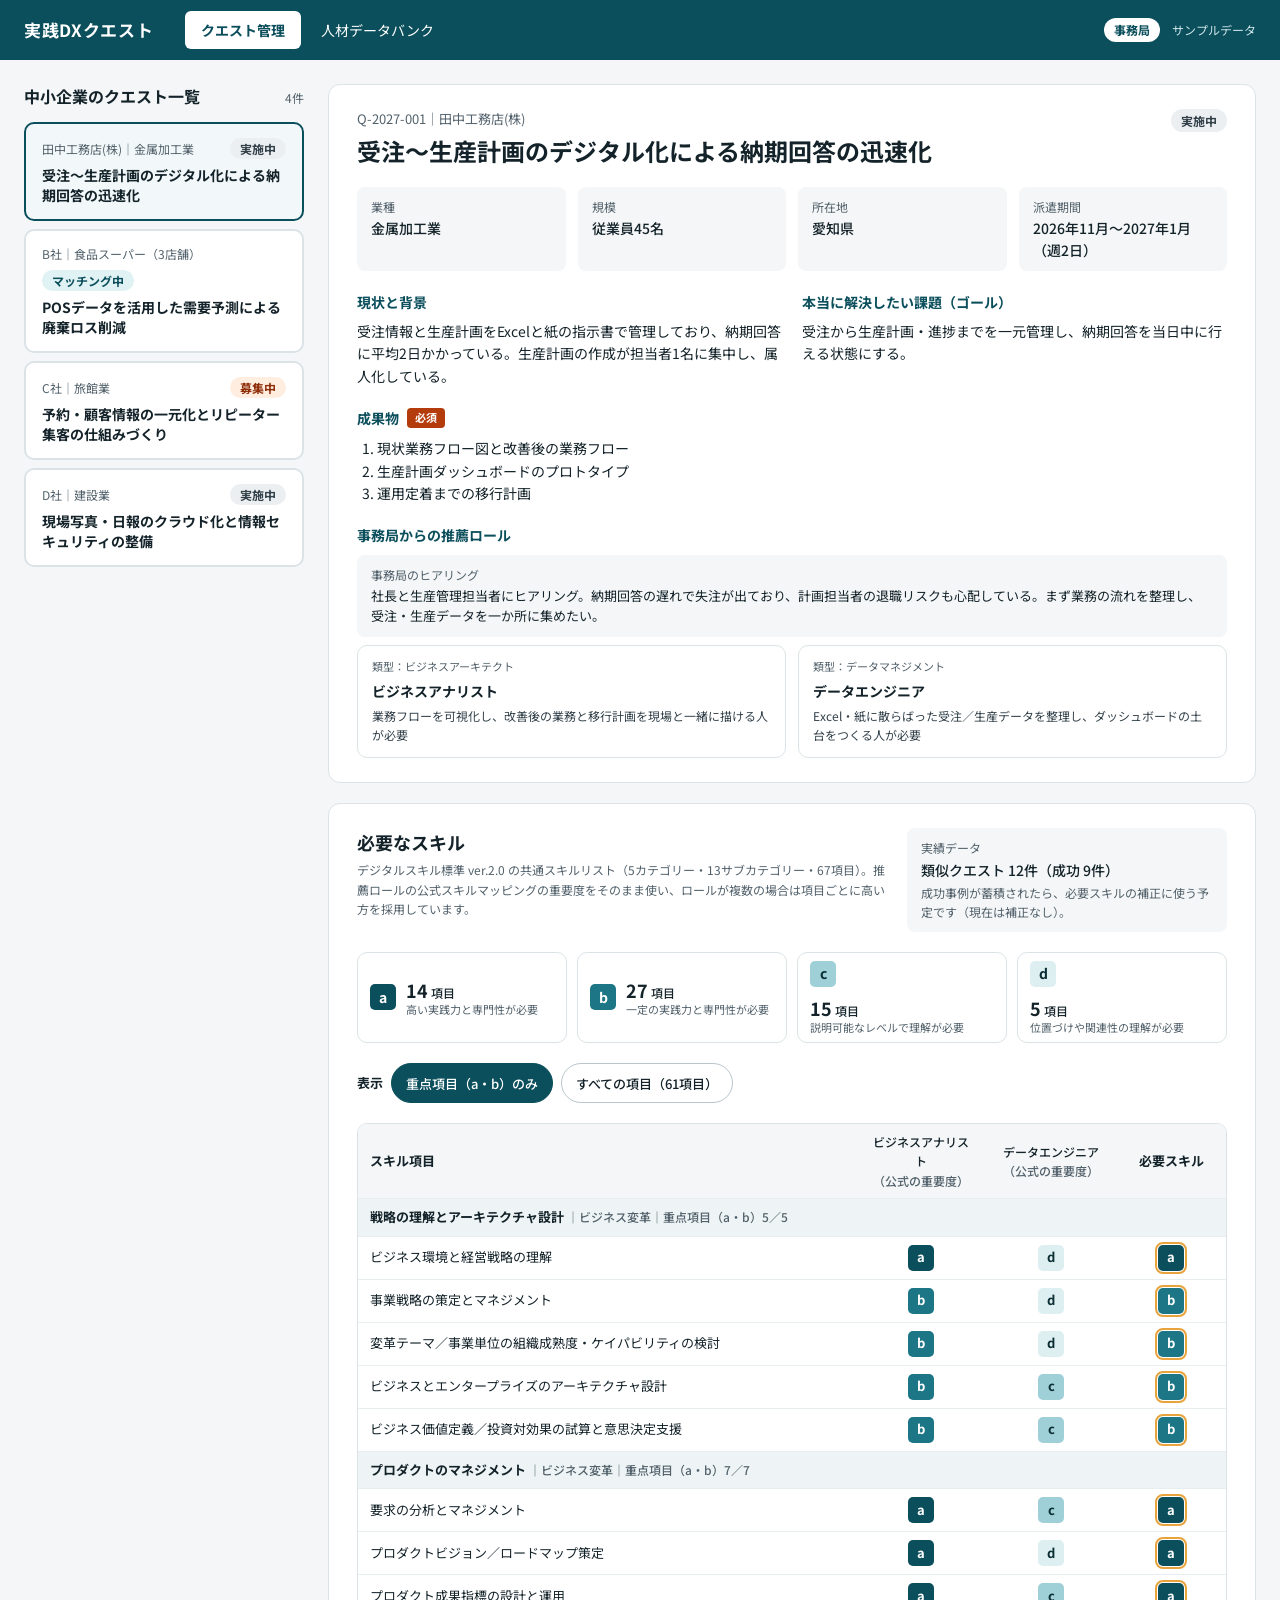
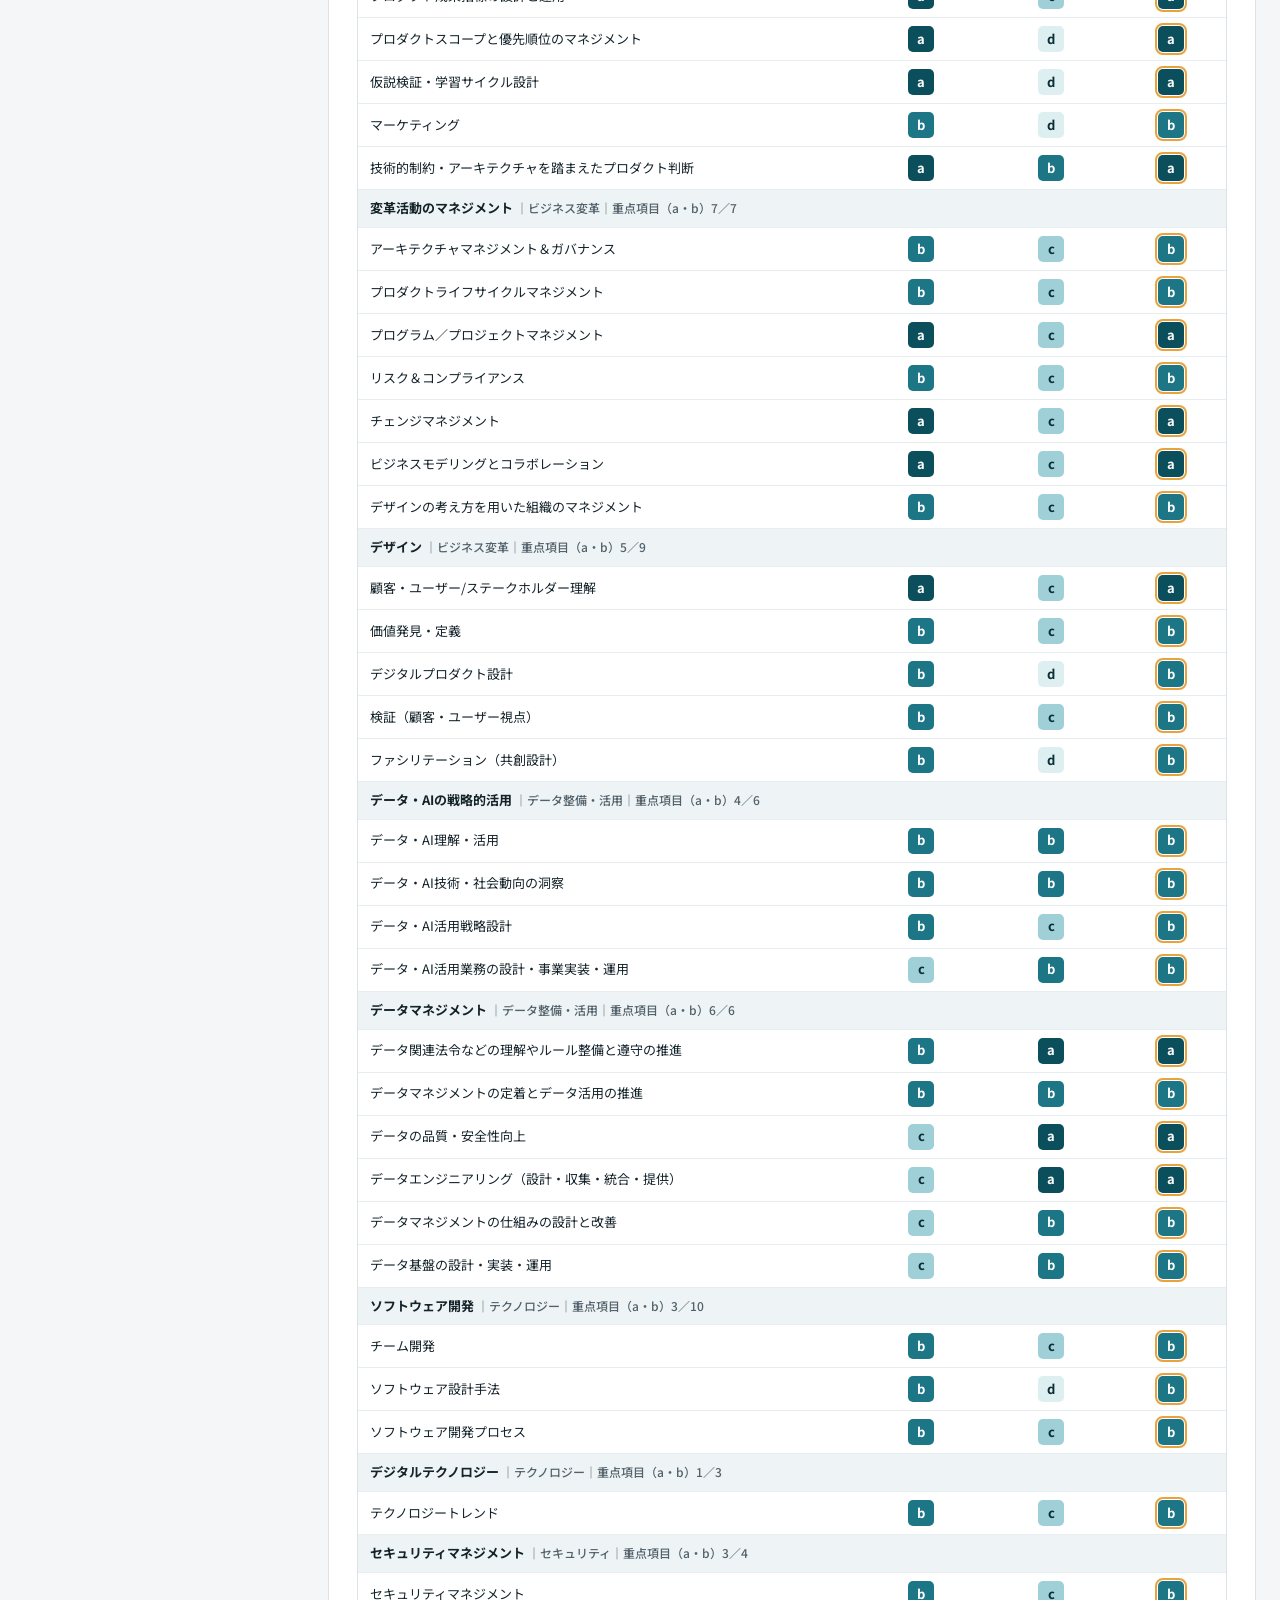
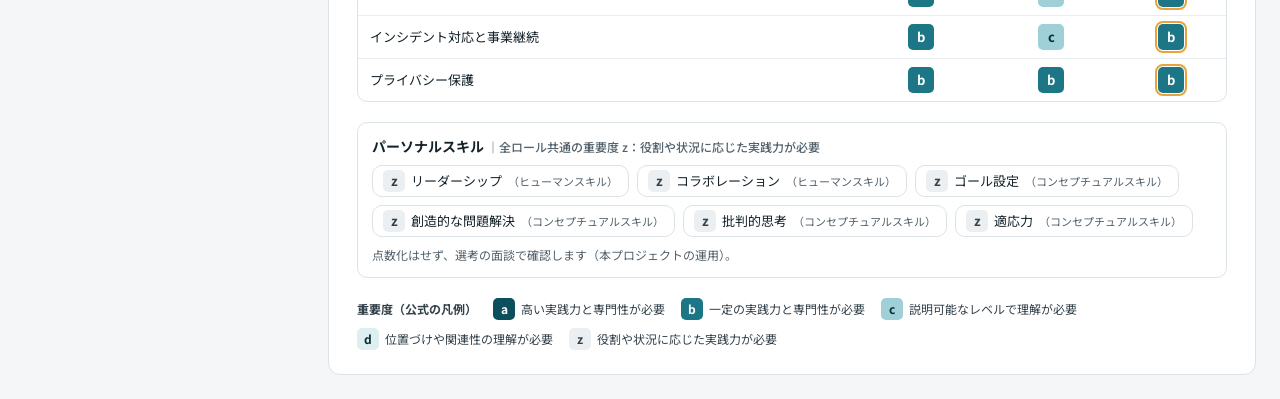
==== admin/index.html @ 83ad589a "Initial commit" ====
<!doctype html>
<html lang="ja">
<head>
<meta charset="utf-8">
<meta name="viewport" content="width=device-width, initial-scale=1">
<title>クエスト管理｜実践DXクエスト 事務局</title>
<link rel="preconnect" href="https://fonts.googleapis.com">
<link rel="preconnect" href="https://fonts.gstatic.com" crossorigin>
<link href="https://fonts.googleapis.com/css2?family=Noto+Sans+JP:wght@400;500;700&display=swap" rel="stylesheet">
<link rel="stylesheet" href="../assets/style.css">
</head>
<body>
<header class="hdr">
  <div class="hdr-in">
    <a class="brand" href="./">実践DXクエスト</a>
    <nav class="nav" aria-label="メインメニュー">
      <a href="./" aria-current="page">クエスト管理</a>
      <a href="talents.html">人材データバンク</a>
    </nav>
    <div class="hdr-meta"><span class="who">事務局</span><span>サンプルデータ</span></div>
  </div>
</header>
<main class="wrap">
  <div class="split">
    <aside class="side" aria-label="クエスト一覧">
      <div class="between"><h2>中小企業のクエスト一覧</h2><span class="sub" id="qcount"></span></div>
      <div class="stack" id="qlist"></div>
    </aside>
    <div class="main" id="detail"></div>
  </div>
</main>
<script src="../assets/data.js"></script>
<script src="../assets/common.js"></script>
<script src="../assets/quests.js"></script>
</body>
</html>
---- assets/style.css ----
:root {
  --brand: #0B4F5C;
  --brand-dark: #073740;
  --brand-mid: #1C7686;
  --brand-soft: #E0F2F4;
  --brand-tint: #F2F8F9;
  --brand-line: #9FC7CE;
  --ink: #14232A;
  --ink-2: #33414A;
  --muted: #52616B;
  --line: #DCE3E6;
  --line-soft: #E8EEF0;
  --bg: #F4F6F7;
  --surface: #FFFFFF;
  --warn: #8F2F0A;
  --warn-bg: #FFEDE0;
  --warn-tint: #FFF8F3;
  --warn-line: #F2C4A6;
  --must: #B43C0C;
  --lv-a: #0B4F5C;
  --lv-b: #1C7686;
  --lv-c: #9FD0D7;
  --lv-d: #DDEFF1;
  --lv-z: #ECEFF1;
}

* { box-sizing: border-box; }
html { -webkit-text-size-adjust: 100%; }
body {
  margin: 0;
  background: var(--bg);
  color: var(--ink);
  font-family: 'Noto Sans JP', system-ui, -apple-system, 'Hiragino Sans', 'Yu Gothic UI', sans-serif;
  font-size: 14px;
  line-height: 1.6;
}
a { color: var(--brand); }
a:hover { color: var(--brand-dark); }
button { font-family: inherit; font-size: inherit; color: inherit; }
h1, h2, h3, p, dl, dd, ol { margin: 0; }
h1 { font-size: 24px; line-height: 1.4; }
h2 { font-size: 16px; }
h3 { font-size: 14px; }

/* ---- header ---- */
.hdr { background: var(--brand); color: #FFFFFF; }
.hdr-in {
  max-width: 1360px; margin: 0 auto; padding: 0 24px; min-height: 60px;
  display: flex; flex-wrap: wrap; align-items: center; gap: 8px 32px;
}
.brand { font-weight: 700; font-size: 17px; letter-spacing: 0.04em; color: inherit; text-decoration: none; }
.brand small { font-weight: 400; font-size: 13px; margin-left: 10px; opacity: 0.85; }
.nav { display: flex; flex-wrap: wrap; gap: 4px; }
.nav a { color: #FFFFFF; text-decoration: none; padding: 8px 16px; border-radius: 6px; }
.nav a[aria-current="page"] { background: #FFFFFF; color: var(--brand); font-weight: 700; }
.hdr-meta { margin-left: auto; display: flex; align-items: center; gap: 12px; font-size: 12px; color: #CFE6EA; }
.who { background: #FFFFFF; color: var(--brand); font-weight: 700; padding: 2px 10px; border-radius: 999px; }
.hdr.light { background: var(--surface); color: var(--ink); border-bottom: 1px solid var(--line); }
.hdr.light .brand { color: var(--brand); }
.hdr.light .brand small { color: var(--muted); opacity: 1; }
.hdr.light .nav a { color: var(--ink); }
.hdr.light .nav a[aria-current="page"] { background: var(--brand); color: #FFFFFF; }
.hdr.light .hdr-meta { color: var(--muted); }
.hdr.light .who { background: var(--brand); color: #FFFFFF; }

/* ---- layout ---- */
.wrap { max-width: 1360px; margin: 0 auto; padding: 24px; display: flex; flex-direction: column; gap: 20px; }
.split { display: flex; flex-wrap: wrap; gap: 24px; align-items: flex-start; }
.side { flex: 1 1 280px; display: flex; flex-direction: column; gap: 12px; }
.main { flex: 999 1 560px; min-width: 0; display: flex; flex-direction: column; gap: 20px; }
.stack { display: flex; flex-direction: column; gap: 8px; }
.row { display: flex; flex-wrap: wrap; gap: 8px; align-items: center; }
.between { display: flex; flex-wrap: wrap; justify-content: space-between; align-items: baseline; gap: 8px 16px; }
.grid { display: grid; gap: 12px; }
.g-160 { grid-template-columns: repeat(auto-fit, minmax(160px, 1fr)); }
.g-220 { grid-template-columns: repeat(auto-fit, minmax(220px, 1fr)); }
.g-260 { grid-template-columns: repeat(auto-fit, minmax(260px, 1fr)); }
.g-420 { grid-template-columns: repeat(auto-fit, minmax(min(420px, 100%), 1fr)); }

.card { background: var(--surface); border: 1px solid var(--line); border-radius: 12px; padding: 20px 24px; display: flex; flex-direction: column; gap: 16px; }
.card.lg { padding: 24px 28px; gap: 20px; }
.box { border: 1px solid var(--line); border-radius: 10px; padding: 12px 14px; }
.soft { background: var(--bg); border-radius: 8px; padding: 10px 14px; }
.muted { color: var(--muted); }
.small { font-size: 12px; }
.xs { font-size: 11px; }
.strong { font-weight: 700; }
.title-ink { color: var(--brand); }
.sub { font-size: 12px; color: var(--muted); }

/* ---- stats ---- */
.stats { display: grid; grid-template-columns: repeat(auto-fit, minmax(150px, 1fr)); gap: 12px; }
.stat { background: var(--surface); border: 1px solid var(--line); border-radius: 10px; padding: 10px 16px; }
.stat .k { font-size: 12px; color: var(--muted); }
.stat .v { font-size: 24px; font-weight: 700; }
.stat .v small { font-size: 13px; font-weight: 500; }
.stat.hi { background: var(--brand-soft); border-color: var(--brand-line); }
.stat.hi .k, .stat.hi .v { color: var(--brand); font-weight: 700; }

.rules { display: grid; grid-template-columns: repeat(auto-fit, minmax(260px, 1fr)); gap: 10px 24px; font-size: 12px; color: var(--ink-2); padding: 14px 20px; }
.rules strong { color: var(--ink); }

/* ---- controls ---- */
.pill {
  cursor: pointer; min-height: 40px; padding: 6px 14px; border-radius: 999px;
  border: 1px solid #B8C6CC; background: var(--surface); color: var(--ink); font-size: 13px; font-weight: 500;
}
.pill[aria-pressed="true"] { background: var(--brand); border-color: var(--brand); color: #FFFFFF; }
.pill.sq { border-radius: 8px; }
.tab {
  cursor: pointer; min-height: 44px; text-align: left; padding: 6px 14px; border-radius: 8px;
  border: 1px solid #B8C6CC; background: var(--surface); display: flex; flex-direction: column; line-height: 1.4;
}
.tab[aria-pressed="true"] { background: var(--brand); border-color: var(--brand); color: #FFFFFF; }
.tab .t1 { font-size: 11px; }
.tab .t2 { font-size: 13px; font-weight: 700; }
.qitem {
  cursor: pointer; text-align: left; background: var(--surface); border: 2px solid var(--line); border-radius: 10px;
  padding: 14px 16px; display: flex; flex-direction: column; gap: 6px; min-height: 44px; width: 100%;
}
.qitem[aria-pressed="true"] { background: var(--brand-tint); border-color: var(--brand); }
.linkbtn {
  cursor: pointer; background: none; border: 0; padding: 4px 0; text-align: left; min-height: 44px;
  display: flex; flex-direction: column;
}
.linkbtn .nm { font-weight: 700; color: var(--brand); text-decoration: underline; }
/* 派遣基準以上の社員の名前を強調 */
.linkbtn.hi .nm { font-size: 17px; color: var(--brand-dark); display: inline-flex; align-items: center; gap: 8px; }
.linkbtn.hi .nm, .hi-name { background: linear-gradient(transparent 58%, #FFE08A 58%); }
.hi-badge { font-size: 11px; font-weight: 700; color: #FFFFFF; background: var(--brand); border-radius: 4px; padding: 1px 6px; display: inline-block; }
.hi-name { color: var(--brand-dark); align-self: flex-start; }
.pill[aria-current="page"] { background: var(--brand); border-color: var(--brand); color: #FFFFFF; }

/* ---- radar chart ---- */
.radar-wrap { width: 100%; max-width: 860px; margin: 0 auto; }
.radar { width: 100%; height: auto; display: block; font-family: inherit; }
.radar .rd-tick { font-size: 12px; fill: var(--muted); }
.radar .rd-link { cursor: pointer; }
.radar .rd-name { font-size: 14px; font-weight: 700; fill: var(--brand); text-decoration: underline; }
.radar .rd-link:hover .rd-name, .radar .rd-link:focus .rd-name { fill: var(--brand-dark); }
.radar .rd-judge { font-size: 12px; font-weight: 700; }
.radar .rd-judge.ok { fill: var(--brand); }
.radar .rd-judge.ng { fill: var(--must); }
.radar .rd-judge.none { fill: var(--muted); font-weight: 400; }
.legend .sw { display: inline-block; width: 22px; height: 10px; }

/* ---- badges ---- */
.lv {
  display: inline-flex; align-items: center; justify-content: center; width: 26px; height: 26px;
  border-radius: 5px; font-weight: 700; flex: none;
}
.lv.sm { width: 22px; height: 22px; }
.lv-a { background: var(--lv-a); color: #FFFFFF; }
.lv-b { background: var(--lv-b); color: #FFFFFF; }
.lv-c { background: var(--lv-c); color: #0B2E35; }
.lv-d { background: var(--lv-d); color: #0B2E35; }
.lv-z { background: var(--lv-z); color: var(--ink-2); }
.lv-none { background: transparent; color: var(--muted); }
.lv.key { outline: 2px solid #E8A33D; outline-offset: 1px; }
.tag { font-size: 12px; font-weight: 700; padding: 2px 10px; border-radius: 999px; white-space: nowrap; display: inline-block; }
.tag.sq { border-radius: 6px; }
.t-ok { background: var(--brand-soft); color: var(--brand); }
.t-warn { background: var(--warn-bg); color: var(--warn); }
.t-gray { background: #ECEFF1; color: var(--ink-2); }
.t-strong { background: var(--brand); color: #FFFFFF; }
.t-must { background: var(--must); color: #FFFFFF; font-size: 11px; padding: 1px 8px; border-radius: 4px; }
.chip { display: inline-flex; gap: 8px; align-items: baseline; border: 1px solid var(--brand-line); background: var(--brand-tint); border-radius: 8px; padding: 6px 12px; }
.gap-chip { font-size: 11px; background: var(--warn-bg); color: var(--warn); border-radius: 4px; padding: 0 6px; }
.gap-chip.md { font-size: 12px; padding: 2px 8px; }
.legend { display: flex; flex-wrap: wrap; gap: 8px 16px; font-size: 12px; color: var(--ink-2); align-items: center; }
.legend span { display: inline-flex; align-items: center; gap: 6px; }

/* ---- bars ---- */
.bar { display: block; height: 8px; border-radius: 4px; background: var(--line-soft); overflow: hidden; }
.bar > span { display: block; height: 100%; background: var(--brand); }
.bar.thin { height: 6px; }
.bar.low > span { background: #C2571F; }

/* ---- tables ---- */
.scroll { overflow-x: auto; background: var(--surface); border: 1px solid var(--line); border-radius: 12px; }
.scroll.inner { border-radius: 10px; }
table { border-collapse: collapse; width: 100%; font-size: 13px; }
th, td { padding: 8px 12px; }
thead tr { background: var(--bg); }
thead th { text-align: left; }
tbody tr { border-top: 1px solid var(--line-soft); }
th.c, td.c { text-align: center; }
tr.grp { background: #EEF4F5; }
tr.grp th { text-align: left; font-size: 13px; }
tr.sel { background: var(--brand-tint); }
.vt { writing-mode: vertical-rl; display: inline-block; height: 170px; text-align: start; letter-spacing: 0.04em; font-weight: 500; font-size: 12px; }
.bl { border-left: 1px solid var(--line); }
.bl-soft { border-left: 1px solid #F0F3F4; }
.ratio { display: inline-block; min-width: 36px; padding: 2px 4px; border-radius: 5px; font-weight: 700; font-size: 12px; }
.r-full { background: var(--brand); color: #FFFFFF; }
.r-half { background: var(--lv-c); color: #0B2E35; }
.r-low { background: var(--warn-bg); color: var(--warn); }

/* ---- supply cards / candidates ---- */
.supply { border: 1px solid var(--line); border-radius: 10px; padding: 12px 14px; display: flex; flex-direction: column; gap: 6px; }
.supply.short { background: var(--warn-tint); border-color: var(--warn-line); }
.supply .nums { display: flex; gap: 16px; font-size: 12px; color: var(--ink-2); }
.supply .nums strong { font-size: 20px; color: var(--ink); }
.slot { border: 1px solid var(--line); border-radius: 10px; overflow: hidden; }
.slot-h { background: var(--bg); padding: 10px 14px; }
.cand { padding: 10px 14px; border-top: 1px solid var(--line-soft); display: grid; grid-template-columns: 28px minmax(0, 1fr) 120px; gap: 10px; align-items: start; }
.cand .rk { font-weight: 700; font-size: 16px; }

/* ---- judge box ---- */
.judge { border-radius: 10px; padding: 14px 16px; display: flex; flex-direction: column; gap: 4px; border: 1px solid var(--line); background: var(--bg); }
.judge.ok { background: var(--brand-soft); border-color: var(--brand-line); }
.judge.ok strong { color: var(--brand); }
.judge.warn { background: var(--warn-tint); border-color: var(--warn-line); }
.judge.warn strong { color: var(--warn); }
.judge strong { font-size: 16px; }

dl.kv { display: grid; grid-template-columns: auto minmax(0, 1fr); gap: 6px 16px; }
dl.kv dt { color: var(--muted); font-size: 13px; }
dl.meta { display: grid; grid-template-columns: repeat(auto-fit, minmax(160px, 1fr)); gap: 12px; }
dl.meta dt { font-size: 12px; color: var(--muted); }
dl.meta dd { font-weight: 500; }

/* ---- landing ---- */
.landing { max-width: 880px; margin: 0 auto; padding: 48px 24px; display: flex; flex-direction: column; gap: 24px; }
.entry { display: block; text-decoration: none; color: var(--ink); background: var(--surface); border: 1px solid var(--line); border-radius: 12px; padding: 20px 24px; }
.entry:hover { border-color: var(--brand); color: var(--ink); }
.entry h2 { color: var(--brand); font-size: 18px; margin-bottom: 6px; }

@media (max-width: 600px) {
  .wrap { padding: 16px; }
  .hdr-in { padding: 8px 16px; }
  .hdr-meta { margin-left: 0; }
  .card, .card.lg { padding: 16px; }
  .cand { grid-template-columns: 24px minmax(0, 1fr); }
  .cand > :last-child { grid-column: 2; }
}
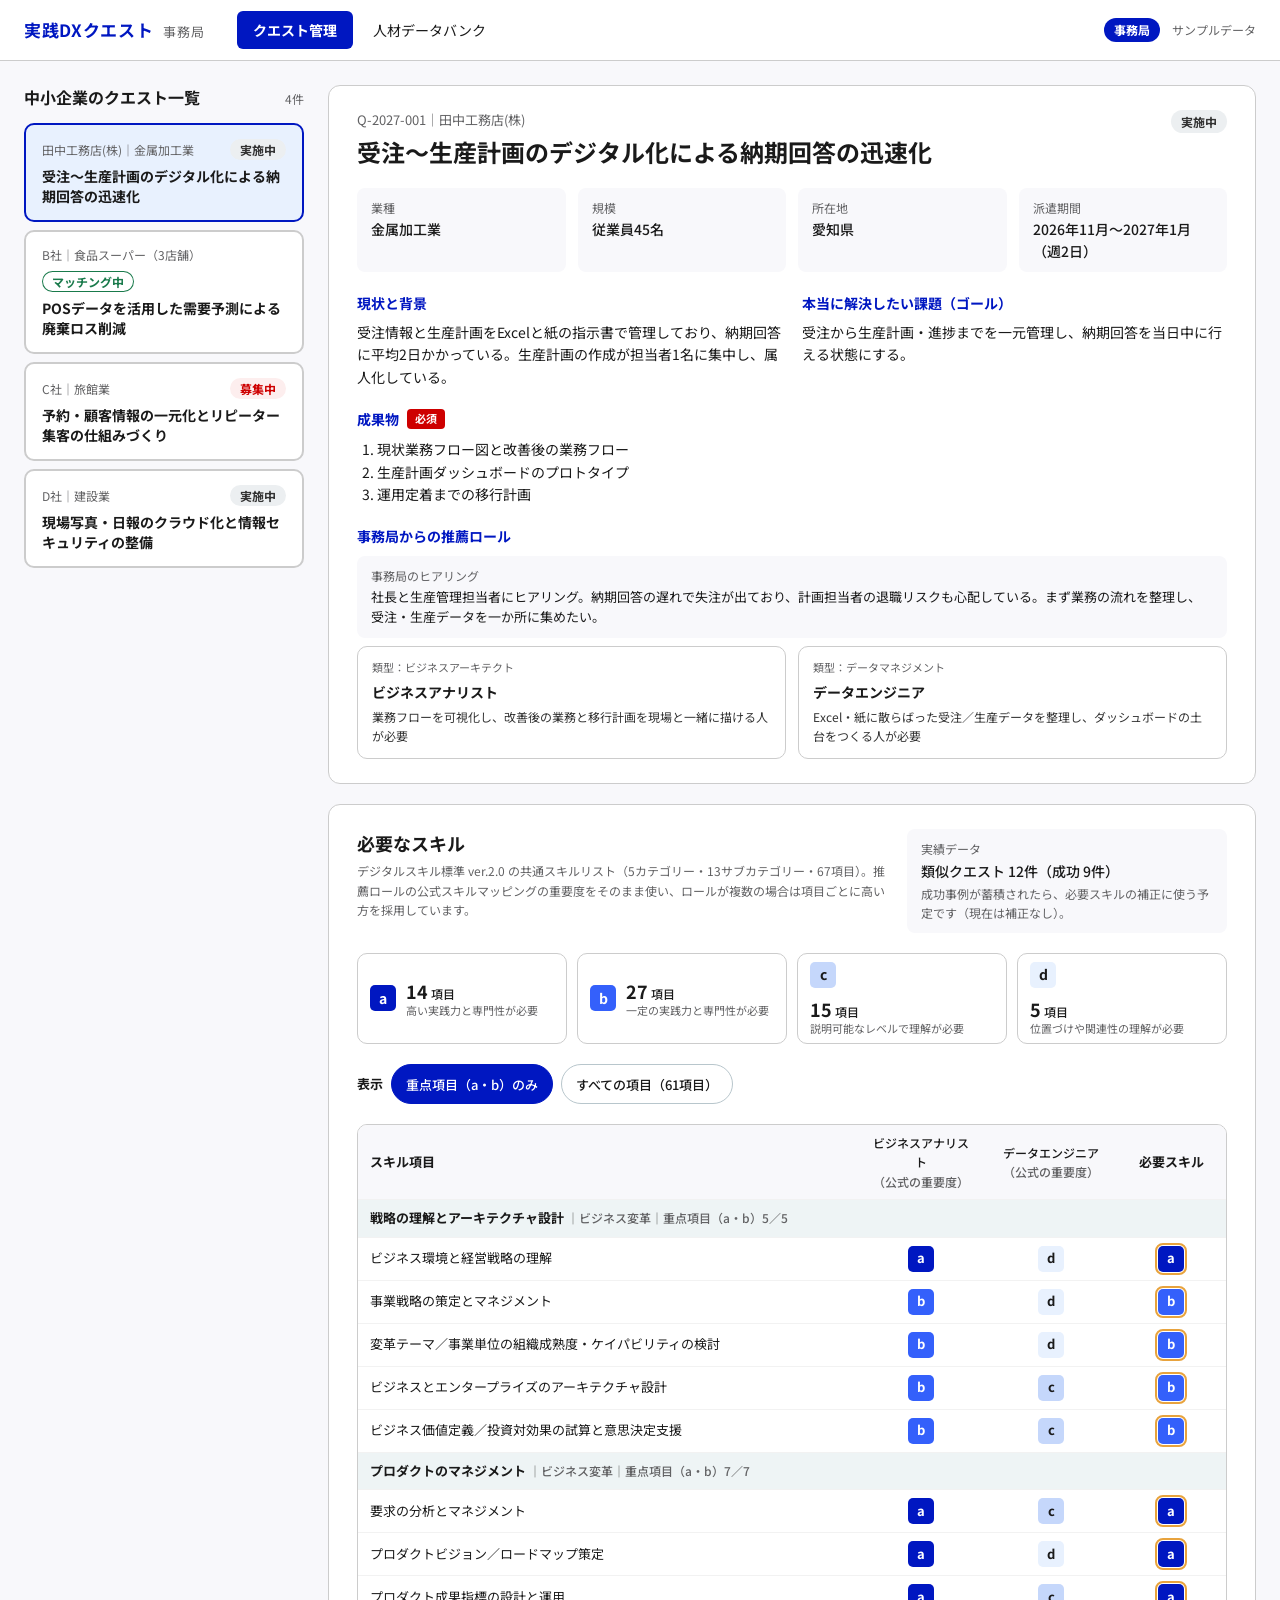
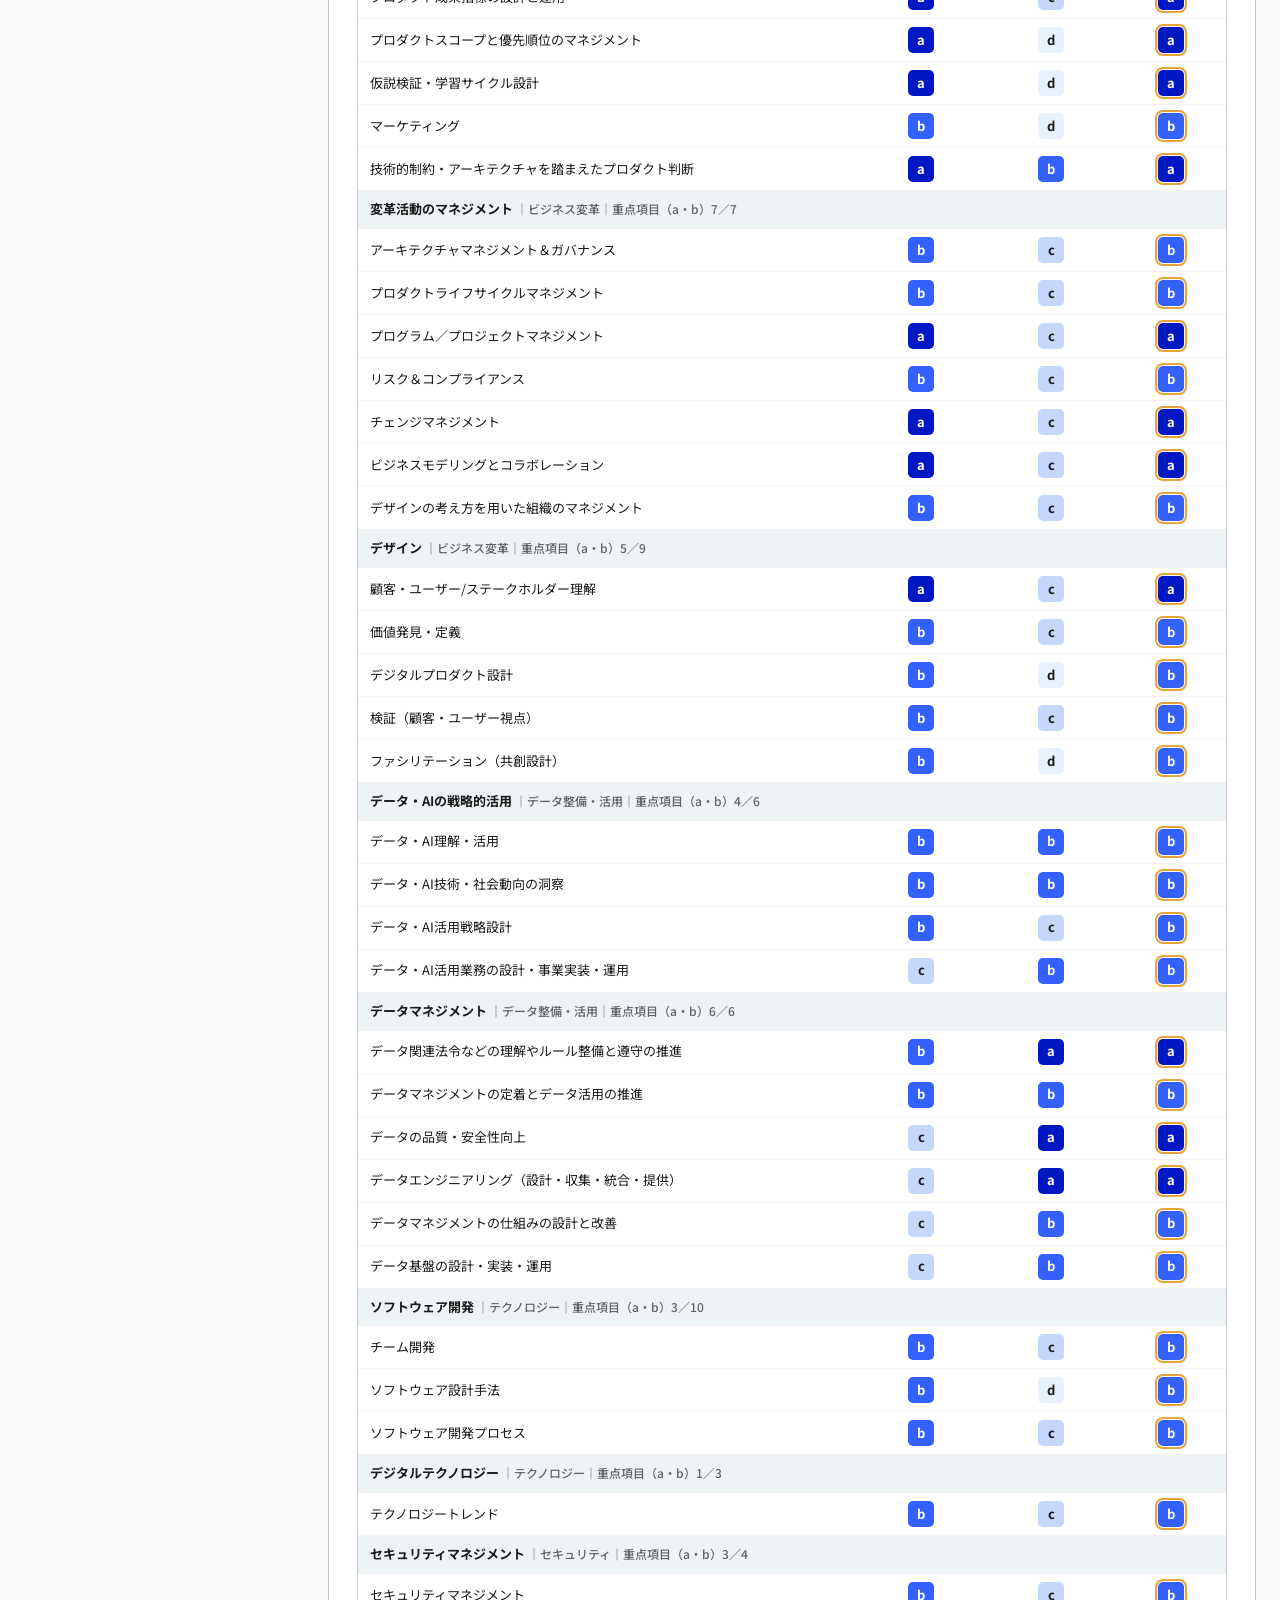
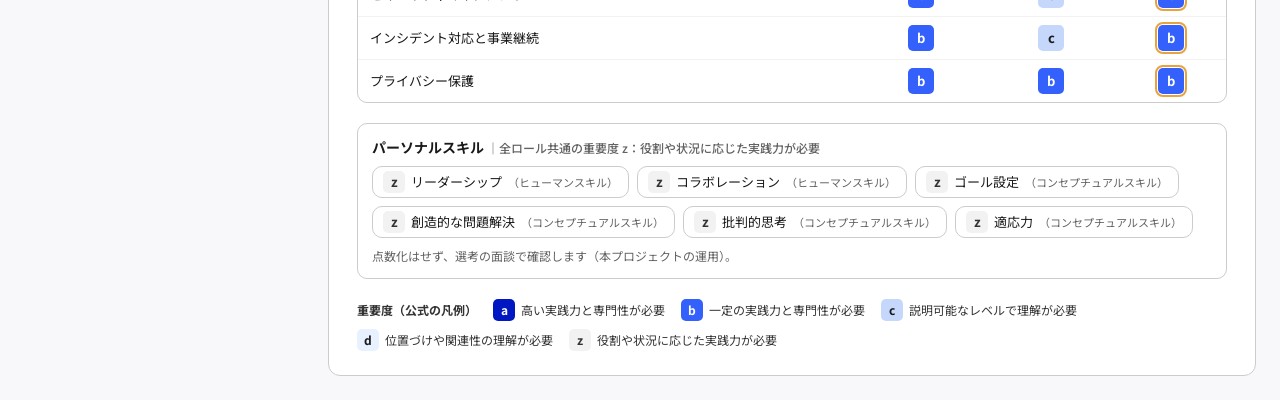
==== commit 319bcc37: "実践DXクエスト：画面プロトタイプとサンプルデータ（第2.15版） - 企業ポータル：自社人材の育成状況を「会社全体／従業員」のタブに（X社200名） - 事務局：人材データバンクを「登録人材全体／企" ====
--- a/admin/index.html
+++ b/admin/index.html
@@ -9,10 +9,10 @@
 <link href="https://fonts.googleapis.com/css2?family=Noto+Sans+JP:wght@400;500;700&display=swap" rel="stylesheet">
 <link rel="stylesheet" href="../assets/style.css">
 </head>
-<body>
-<header class="hdr">
+<body class="dash">
+<header class="hdr light">
   <div class="hdr-in">
-    <a class="brand" href="./">実践DXクエスト</a>
+    <a class="brand" href="./">実践DXクエスト<small>事務局</small></a>
     <nav class="nav" aria-label="メインメニュー">
       <a href="./" aria-current="page">クエスト管理</a>
       <a href="talents.html">人材データバンク</a>
--- a/assets/style.css
+++ b/assets/style.css
@@ -234,3 +234,108 @@
   .cand { grid-template-columns: 24px minmax(0, 1fr); }
   .cand > :last-child { grid-column: 2; }
 }
+
+/* 人事部：経歴タイムライン・自己評価 */
+.visually-hidden { position: absolute; width: 1px; height: 1px; overflow: hidden; clip: rect(0 0 0 0); white-space: nowrap; }
+.timeline { list-style: none; margin: 0; padding: 0 0 0 4px; }
+.timeline li { position: relative; display: grid; grid-template-columns: 108px 1fr; gap: 4px 12px; padding: 0 0 14px 18px; border-left: 2px solid var(--line); }
+.timeline li:last-child { padding-bottom: 0; border-left-color: transparent; }
+.timeline li::before { content: ""; position: absolute; left: -7px; top: 3px; width: 12px; height: 12px; border-radius: 50%; background: var(--surface); border: 2px solid var(--brand-line); }
+.timeline li.now::before { background: var(--brand); border-color: var(--brand); }
+.tl-when { font-size: 12px; color: var(--ink-2); display: flex; flex-direction: column; align-items: flex-start; gap: 4px; }
+.tl-what { display: flex; flex-direction: column; gap: 2px; min-width: 0; }
+.sq-q { font-weight: 500; font-size: 13px; }
+.sq-opts { list-style: none; margin: 0; padding: 0; display: flex; flex-direction: column; gap: 2px; font-size: 13px; color: var(--muted); }
+.sq-opts li.on { color: var(--brand); font-weight: 700; }
+.sq-mark { display: inline-block; width: 1.4em; }
+.sq-level { display: flex; gap: 4px; }
+.sq-level span { flex: 1; height: 10px; border-radius: 3px; background: var(--line-soft); }
+.sq-level span.f { background: var(--brand); }
+@media (max-width: 480px) { .timeline li { grid-template-columns: 1fr; } }
+
+/* ==========================================================================
+   企業ポータル（body.dash）：デジタル庁「ダッシュボードデザインの実践ガイドブック」準拠
+   - 配色は同ガイドブックのテンプレート（Blue／Solid Gray）のカラーコード
+   - グレーを基調にし、強調はキー色（Blue）1系統。達成・未達は Success／Error のセマンティック色
+   - 3D・影・グラデーションなどの装飾は使わない
+   ========================================================================== */
+:root { --ok: var(--brand); --pos: var(--brand); }
+body.dash {
+  --brand: #0017C1;       /* Blue 900（Highlight／Link／チャート Primary） */
+  --brand-dark: #1A1A1A;  /* Solid Gray 900 */
+  --brand-mid: #3460FB;   /* Blue 600 */
+  --brand-soft: #E8F1FE;  /* Blue 50 */
+  --brand-tint: #E8F1FE;
+  --brand-line: #C5D7FB;  /* Blue 200 */
+  --ink: #1A1A1A;         /* Solid Gray 900 */
+  --ink-2: #333333;       /* Solid Gray 800 */
+  --muted: #626264;       /* Text Label */
+  --line: #CCCCCC;        /* Solid Gray 200 */
+  --line-soft: #F2F2F2;   /* Solid Gray 50 */
+  --bg: #F8F8FB;          /* 背景 Standard */
+  --warn: #CE0000;        /* Error */
+  --warn-bg: #FDEEEE;     /* Red 50 */
+  --warn-tint: #FDEEEE;
+  --warn-line: #FFBBBB;   /* Red 200 */
+  --must: #CE0000;
+  --ok: #197A4B;          /* Success */
+  --pos: #3460FB;         /* Positive（増加） */
+  --lv-a: #0017C1; --lv-b: #3460FB; --lv-c: #C5D7FB; --lv-d: #E8F1FE; --lv-z: #F2F2F2;
+}
+/* 強調はマーカー（グラデーション）をやめ、文字の大きさ・太さとラベルで行う */
+body.dash .linkbtn.hi .nm, body.dash .hi-name { background: none; }
+/* 特に重要な指標は Highlight 背景（Blue 900 に白文字） */
+body.dash .stat.hi { background: var(--brand); border-color: var(--brand); }
+body.dash .stat.hi .k, body.dash .stat.hi .v, body.dash .stat.hi .cmp { color: #FFFFFF; }
+body.dash .t-ok { background: #FFFFFF; color: var(--ok); box-shadow: inset 0 0 0 1px var(--ok); }
+body.dash .lv-c, body.dash .lv-d { color: #1A1A1A; }
+
+/* メタ情報（基準時点・更新日・出典・注記） */
+.metainfo { display: flex; flex-wrap: wrap; gap: 2px 20px; margin: 0; font-size: 12px; color: var(--muted); }
+.metainfo > div { display: flex; gap: 6px; }
+.metainfo dt { font-weight: 700; }
+.metainfo dd { margin: 0; }
+/* KPI の比較値 */
+.stat .cmp { font-size: 12px; color: var(--muted); }
+/* 数値の列は右寄せ・等幅数字 */
+th.num, td.num { text-align: right; font-variant-numeric: tabular-nums; white-space: nowrap; }
+.delta { display: inline-block; min-width: 3.8em; margin-left: 6px; text-align: right; font-size: 12px; font-weight: 700; color: var(--pos); }
+.ok-ink { color: var(--ok); }
+.ng-ink { color: var(--must); }
+
+/* レーダーチャートの系列（線種・マーカーの形でも区別） */
+.radar .rd-grid { fill: none; stroke: var(--line); stroke-width: 1; }
+.rd-req { fill: none; stroke: #4D4D4D; stroke-width: 2; stroke-dasharray: 6 4; }   /* Solid Gray 700・破線 */
+.rd-pre { fill: none; stroke: #767676; stroke-width: 2; }                           /* Solid Gray 536・実線 */
+.rd-pre-pt { fill: #767676; stroke: #FFFFFF; stroke-width: 1.5; }                   /* 四角 */
+.rd-now { fill: var(--brand-mid); fill-opacity: 0.12; stroke: var(--brand); stroke-width: 2.5; }
+.rd-now-pt { fill: var(--brand); stroke: #FFFFFF; stroke-width: 2; }                /* 丸 */
+.radar .rd-judge.ok { fill: var(--ok); }
+svg.lg { width: 28px; height: 12px; overflow: visible; flex: none; }
+
+/* ---- 登録社員の絞り込み（企業ポータル） ---- */
+.filters { display: flex; flex-wrap: wrap; align-items: flex-end; gap: 12px 20px; }
+.filters .fld { display: flex; flex-direction: column; gap: 4px; min-width: 0; flex: 0 1 280px; }
+.filters select, .filters input {
+  min-height: 44px; padding: 8px 12px; border: 1px solid #B8C6CC; border-radius: 8px;
+  background: var(--surface); color: var(--ink); font: inherit; font-size: 14px; width: 100%;
+}
+.filters select:focus-visible, .filters input:focus-visible { outline: 2px solid var(--brand); outline-offset: 1px; }
+/* 一覧は高さを抑えてスクロール。見出し行は固定 */
+.scroll.tall { max-height: 440px; overflow-y: auto; }
+.scroll.tall thead th { position: sticky; top: 0; background: var(--bg); z-index: 1; }
+#emp-detail { scroll-margin-top: 16px; }
+
+/* ---- タブ（企業ポータル：会社全体／従業員） ---- */
+.tabbar { display: flex; gap: 4px; border-bottom: 2px solid var(--line); }
+.tabbtn {
+  cursor: pointer; min-height: 44px; padding: 8px 22px; margin-bottom: -2px; font: inherit; font-size: 15px; font-weight: 700;
+  color: var(--ink-2); background: none; border: 0; border-bottom: 3px solid transparent;
+}
+.tabbtn:hover { color: var(--brand); }
+.tabbtn[aria-selected="true"] { color: var(--brand); border-bottom-color: var(--brand); }
+.tabbtn:focus-visible { outline: 2px solid var(--brand); outline-offset: -2px; }
+.radar .rd-name.plain { fill: var(--ink); text-decoration: none; }
+.radar .rd-judge.info { fill: var(--ink-2); font-weight: 500; }
+#emp-list td { vertical-align: middle; }
+#emp-list .linkbtn { justify-content: center; }
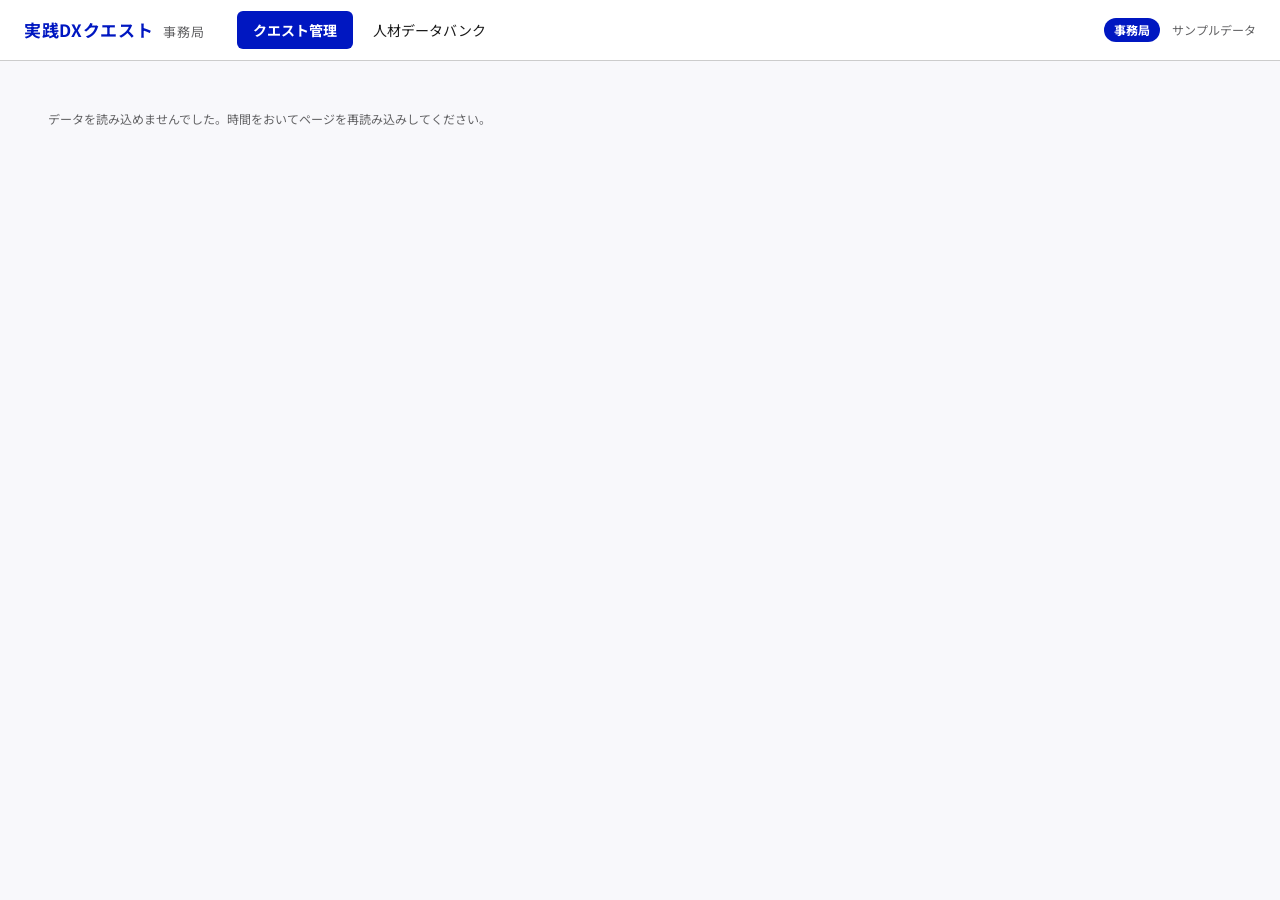
==== commit b03a1a7d: "バックエンド（FastAPI）を追加し、画面のデータを MySQL から読み込むようにする - app/: FastAPI で画面と API（/api/dq, /api/health）を1つのアプリで" ====
--- a/admin/index.html
+++ b/admin/index.html
@@ -29,8 +29,6 @@
     <div class="main" id="detail"></div>
   </div>
 </main>
-<script src="../assets/data.js"></script>
-<script src="../assets/common.js"></script>
-<script src="../assets/quests.js"></script>
+<script src="../assets/loader.js" data-scope="base" data-scripts="common.js,quests.js"></script>
 </body>
 </html>
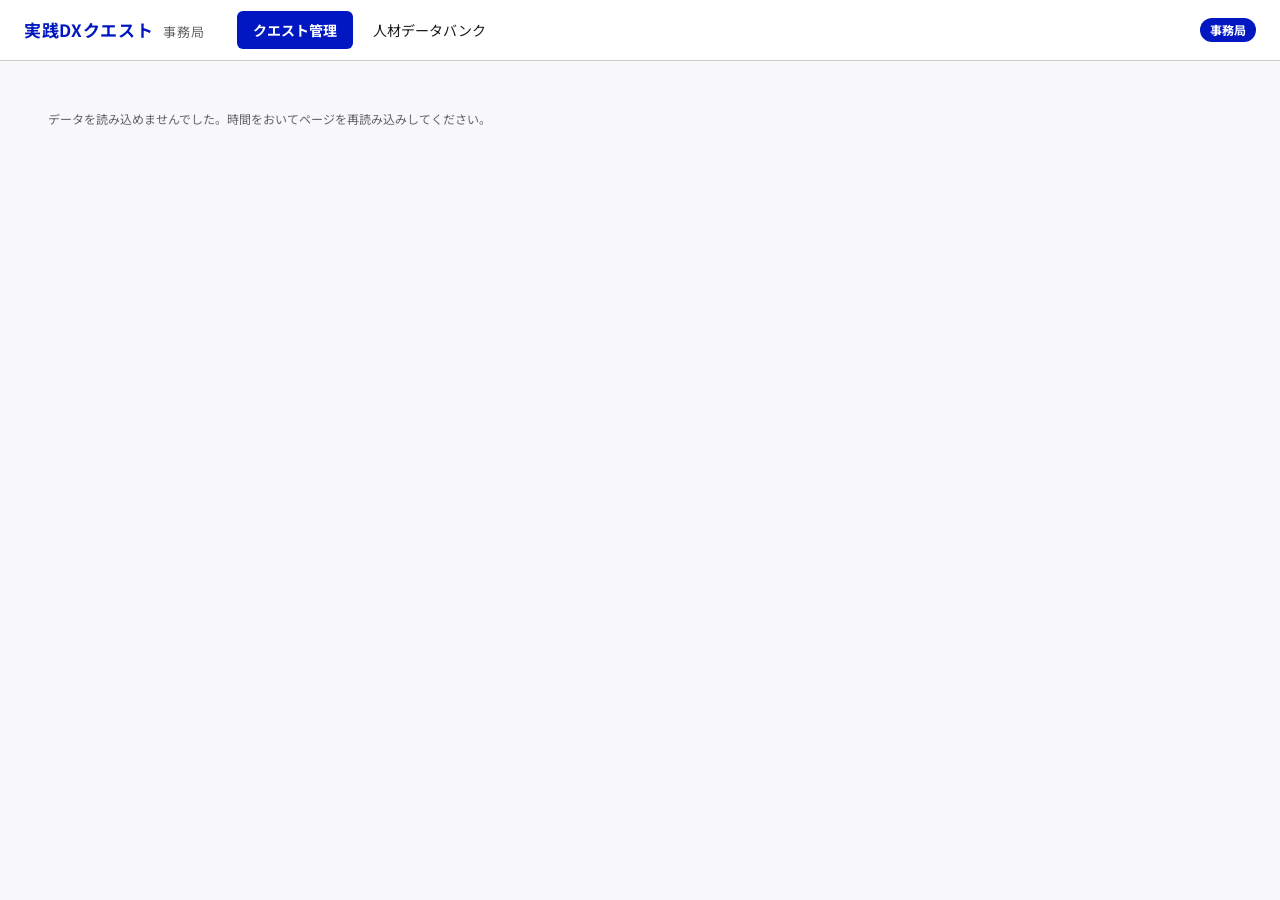
==== commit 393a0f84: "ヘッダー右上の「サンプルデータ」の表示を削除する 全画面（トップ、事務局2画面、企業ポータル3画面）のヘッダー右上の グレーの文字「サンプルデータ」「プロトタイプ（サンプルデータ）」を削除。 「事務局" ====
--- a/admin/index.html
+++ b/admin/index.html
@@ -17,7 +17,7 @@
       <a href="./" aria-current="page">クエスト管理</a>
       <a href="talents.html">人材データバンク</a>
     </nav>
-    <div class="hdr-meta"><span class="who">事務局</span><span>サンプルデータ</span></div>
+    <div class="hdr-meta"><span class="who">事務局</span></div>
   </div>
 </header>
 <main class="wrap">
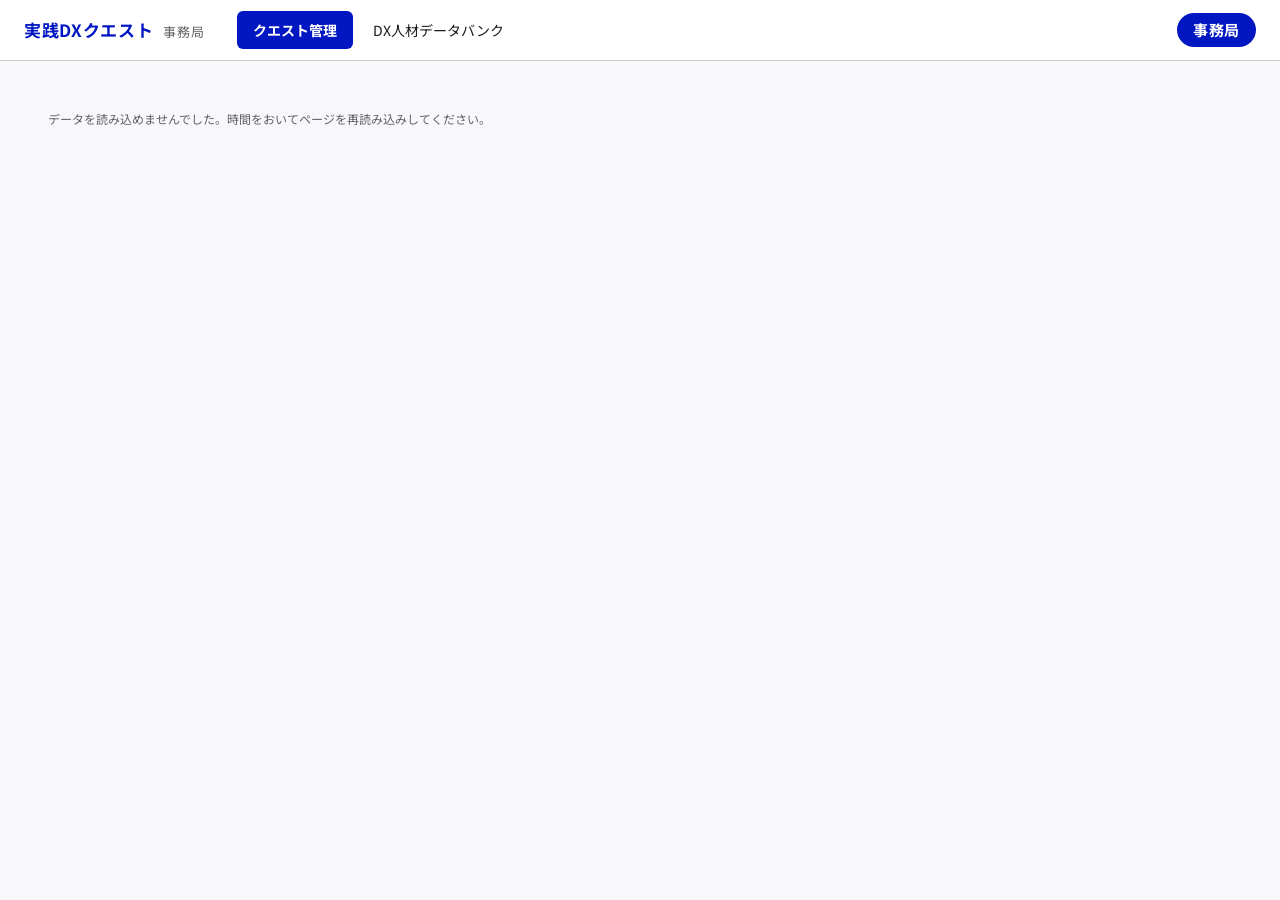
==== commit 13e4d722: "「人材データバンク」の表記を「DX人材データバンク」に統一する Co-Authored-By: Claude Opus 5.5 <noreply@anthropic.com>" ====
--- a/admin/index.html
+++ b/admin/index.html
@@ -15,7 +15,7 @@
     <a class="brand" href="./">実践DXクエスト<small>事務局</small></a>
     <nav class="nav" aria-label="メインメニュー">
       <a href="./" aria-current="page">クエスト管理</a>
-      <a href="talents.html">人材データバンク</a>
+      <a href="talents.html">DX人材データバンク</a>
     </nav>
     <div class="hdr-meta"><span class="who">事務局</span></div>
   </div>
--- a/assets/style.css
+++ b/assets/style.css
@@ -43,7 +43,9 @@
 h3 { font-size: 14px; }
 
 /* ---- header ---- */
-.hdr { background: var(--brand); color: #FFFFFF; }
+/* 上のバーは常に表示（スクロールしても画面の上に残す） */
+.hdr { background: var(--brand); color: #FFFFFF; position: sticky; top: 0; z-index: 20; }
+html { scroll-padding-top: 80px; }
 .hdr-in {
   max-width: 1360px; margin: 0 auto; padding: 0 24px; min-height: 60px;
   display: flex; flex-wrap: wrap; align-items: center; gap: 8px 32px;
@@ -54,7 +56,8 @@
 .nav a { color: #FFFFFF; text-decoration: none; padding: 8px 16px; border-radius: 6px; }
 .nav a[aria-current="page"] { background: #FFFFFF; color: var(--brand); font-weight: 700; }
 .hdr-meta { margin-left: auto; display: flex; align-items: center; gap: 12px; font-size: 12px; color: #CFE6EA; }
-.who { background: #FFFFFF; color: var(--brand); font-weight: 700; padding: 2px 10px; border-radius: 999px; }
+/* 利用者の表示（事務局／X社 人事部）。見ている人が分かるよう大きめに */
+.who { background: #FFFFFF; color: var(--brand); font-weight: 700; font-size: 15px; letter-spacing: 0.04em; padding: 5px 16px; border-radius: 999px; }
 .hdr.light { background: var(--surface); color: var(--ink); border-bottom: 1px solid var(--line); }
 .hdr.light .brand { color: var(--brand); }
 .hdr.light .brand small { color: var(--muted); opacity: 1; }
@@ -324,7 +327,7 @@
 /* 一覧は高さを抑えてスクロール。見出し行は固定 */
 .scroll.tall { max-height: 440px; overflow-y: auto; }
 .scroll.tall thead th { position: sticky; top: 0; background: var(--bg); z-index: 1; }
-#emp-detail { scroll-margin-top: 16px; }
+#emp-detail { scroll-margin-top: 80px; }
 
 /* ---- タブ（企業ポータル：会社全体／従業員） ---- */
 .tabbar { display: flex; gap: 4px; border-bottom: 2px solid var(--line); }
